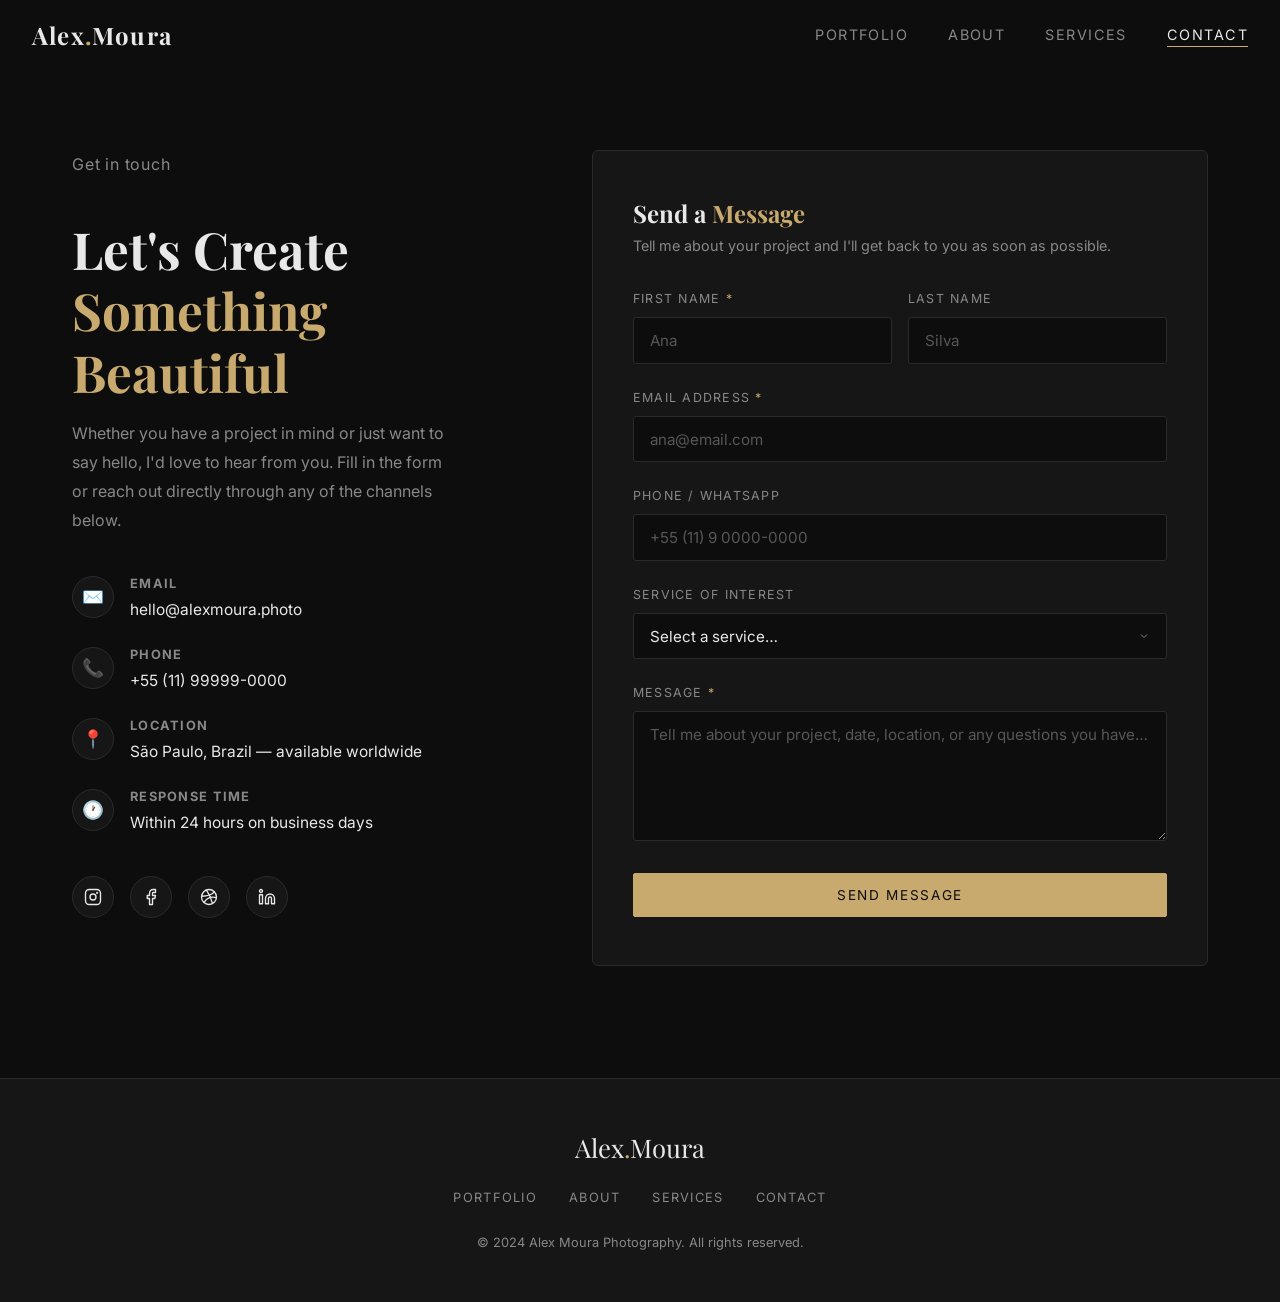
==== contact.html @ 9fbff706 "feat: create photographer website with portfolio and contact pages Agent-Logs-Url: https://github.co" ====
<!DOCTYPE html>
<html lang="en">
<head>
  <meta charset="UTF-8" />
  <meta name="viewport" content="width=device-width, initial-scale=1.0" />
  <meta name="description" content="Contact Alex Moura Photography to book a portrait, wedding, landscape or commercial photography session." />
  <title>Contact — Alex Moura Photography</title>
  <link rel="preconnect" href="https://fonts.googleapis.com" />
  <link rel="preconnect" href="https://fonts.gstatic.com" crossorigin />
  <link href="https://fonts.googleapis.com/css2?family=Playfair+Display:ital,wght@0,700;1,400&family=Inter:wght@300;400;500&display=swap" rel="stylesheet" />
  <link rel="stylesheet" href="css/style.css" />
</head>
<body>

  <!-- ============================
       Navigation
       ============================ -->
  <nav class="navbar scrolled" id="navbar" aria-label="Main navigation">
    <a href="index.html" class="navbar__logo">Alex<span>.</span>Moura</a>
    <ul class="navbar__links" id="navLinks" role="list">
      <li><a href="index.html">Portfolio</a></li>
      <li><a href="index.html#about">About</a></li>
      <li><a href="index.html#services">Services</a></li>
      <li><a href="contact.html" class="active">Contact</a></li>
    </ul>
    <button class="navbar__toggle" id="navToggle" aria-label="Toggle menu" aria-expanded="false">
      <span></span><span></span><span></span>
    </button>
  </nav>

  <!-- ============================
       Contact Page
       ============================ -->
  <main class="contact-page" id="main" aria-label="Contact page">
    <div class="contact-page__inner">

      <!-- Left column: info -->
      <div class="contact-info">
        <p class="section-subtitle">Get in touch</p>
        <h1>Let's Create <span class="accent">Something Beautiful</span></h1>
        <p>Whether you have a project in mind or just want to say hello, I'd love to hear from you. Fill in the form or reach out directly through any of the channels below.</p>

        <ul class="contact-info__list" role="list">
          <li class="contact-info__item">
            <div class="contact-info__icon" aria-hidden="true">✉️</div>
            <div class="contact-info__detail">
              <strong>Email</strong>
              <a href="mailto:hello@alexmoura.photo">hello@alexmoura.photo</a>
            </div>
          </li>
          <li class="contact-info__item">
            <div class="contact-info__icon" aria-hidden="true">📞</div>
            <div class="contact-info__detail">
              <strong>Phone</strong>
              <a href="tel:+5511999990000">+55 (11) 99999-0000</a>
            </div>
          </li>
          <li class="contact-info__item">
            <div class="contact-info__icon" aria-hidden="true">📍</div>
            <div class="contact-info__detail">
              <strong>Location</strong>
              <span>São Paulo, Brazil — available worldwide</span>
            </div>
          </li>
          <li class="contact-info__item">
            <div class="contact-info__icon" aria-hidden="true">🕐</div>
            <div class="contact-info__detail">
              <strong>Response Time</strong>
              <span>Within 24 hours on business days</span>
            </div>
          </li>
        </ul>

        <!-- Social links -->
        <div class="contact-socials" role="list" aria-label="Social media links">
          <a href="#" class="social-btn" role="listitem" aria-label="Instagram">
            <!-- Instagram SVG icon -->
            <svg xmlns="http://www.w3.org/2000/svg" width="18" height="18" viewBox="0 0 24 24" fill="none"
                 stroke="currentColor" stroke-width="1.8" stroke-linecap="round" stroke-linejoin="round" aria-hidden="true">
              <rect x="2" y="2" width="20" height="20" rx="5" ry="5"/>
              <circle cx="12" cy="12" r="4"/>
              <circle cx="17.5" cy="6.5" r=".5" fill="currentColor"/>
            </svg>
          </a>
          <a href="#" class="social-btn" role="listitem" aria-label="Facebook">
            <svg xmlns="http://www.w3.org/2000/svg" width="18" height="18" viewBox="0 0 24 24" fill="none"
                 stroke="currentColor" stroke-width="1.8" stroke-linecap="round" stroke-linejoin="round" aria-hidden="true">
              <path d="M18 2h-3a5 5 0 0 0-5 5v3H7v4h3v8h4v-8h3l1-4h-4V7a1 1 0 0 1 1-1h3z"/>
            </svg>
          </a>
          <a href="#" class="social-btn" role="listitem" aria-label="Pinterest">
            <svg xmlns="http://www.w3.org/2000/svg" width="18" height="18" viewBox="0 0 24 24" fill="none"
                 stroke="currentColor" stroke-width="1.8" stroke-linecap="round" stroke-linejoin="round" aria-hidden="true">
              <circle cx="12" cy="12" r="10"/>
              <path d="M8.56 2.75c4.37 6.03 6.02 9.42 8.03 17.72m2.54-15.38c-3.72 4.35-8.94 5.66-16.88 5.85m19.5 1.9c-3.5-.93-6.63-.82-8.94 0-2.58.92-5.01 2.86-7.44 6.32"/>
            </svg>
          </a>
          <a href="#" class="social-btn" role="listitem" aria-label="LinkedIn">
            <svg xmlns="http://www.w3.org/2000/svg" width="18" height="18" viewBox="0 0 24 24" fill="none"
                 stroke="currentColor" stroke-width="1.8" stroke-linecap="round" stroke-linejoin="round" aria-hidden="true">
              <path d="M16 8a6 6 0 0 1 6 6v7h-4v-7a2 2 0 0 0-2-2 2 2 0 0 0-2 2v7h-4v-7a6 6 0 0 1 6-6z"/>
              <rect x="2" y="9" width="4" height="12"/>
              <circle cx="4" cy="4" r="2"/>
            </svg>
          </a>
        </div>
      </div><!-- /.contact-info -->

      <!-- Right column: form -->
      <div class="contact-form-wrap">
        <h2>Send a <span class="accent">Message</span></h2>
        <p class="form-intro">Tell me about your project and I'll get back to you as soon as possible.</p>

        <form id="contactForm" novalidate>
          <div class="form-row">
            <div class="form-group">
              <label for="firstName">First Name <span aria-hidden="true" style="color:var(--color-accent)">*</span></label>
              <input type="text" id="firstName" name="firstName" placeholder="Ana" required autocomplete="given-name" />
            </div>
            <div class="form-group">
              <label for="lastName">Last Name</label>
              <input type="text" id="lastName" name="lastName" placeholder="Silva" autocomplete="family-name" />
            </div>
          </div>

          <div class="form-group">
            <label for="email">Email Address <span aria-hidden="true" style="color:var(--color-accent)">*</span></label>
            <input type="email" id="email" name="email" placeholder="ana@email.com" required autocomplete="email" />
          </div>

          <div class="form-group">
            <label for="phone">Phone / WhatsApp</label>
            <input type="tel" id="phone" name="phone" placeholder="+55 (11) 9 0000-0000" autocomplete="tel" />
          </div>

          <div class="form-group">
            <label for="service">Service of Interest</label>
            <select id="service" name="service">
              <option value="" disabled selected>Select a service…</option>
              <option value="portrait">Portrait Session</option>
              <option value="wedding">Wedding / Events</option>
              <option value="landscape">Landscape / Travel</option>
              <option value="corporate">Corporate / Brand</option>
              <option value="other">Other / Not Sure Yet</option>
            </select>
          </div>

          <div class="form-group">
            <label for="message">Message <span aria-hidden="true" style="color:var(--color-accent)">*</span></label>
            <textarea id="message" name="message" placeholder="Tell me about your project, date, location, or any questions you have…" required></textarea>
          </div>

          <div class="form-submit">
            <button type="submit" class="btn btn--primary">Send Message</button>
          </div>
        </form>

        <div class="form-success" id="formSuccess" role="alert" aria-live="polite">
          <p>✨ Thank you! Your message has been sent.<br />I'll be in touch within 24 hours.</p>
        </div>
      </div><!-- /.contact-form-wrap -->

    </div><!-- /.contact-page__inner -->
  </main>

  <!-- ============================
       Footer
       ============================ -->
  <footer>
    <div class="footer__inner">
      <p class="footer__logo">Alex<span>.</span>Moura</p>
      <ul class="footer__links" role="list">
        <li><a href="index.html">Portfolio</a></li>
        <li><a href="index.html#about">About</a></li>
        <li><a href="index.html#services">Services</a></li>
        <li><a href="contact.html">Contact</a></li>
      </ul>
      <p class="footer__copy">&copy; 2024 Alex Moura Photography. All rights reserved.</p>
    </div>
  </footer>

  <script src="js/main.js"></script>
</body>
</html>
---- css/style.css ----
/* ===================================================
   Photography Portfolio — Global Styles
   =================================================== */

/* --- Reset & base --- */
*, *::before, *::after {
  box-sizing: border-box;
  margin: 0;
  padding: 0;
}

:root {
  --color-bg: #0d0d0d;
  --color-surface: #161616;
  --color-accent: #c8a96e;
  --color-text: #e8e8e8;
  --color-muted: #888;
  --color-border: #2a2a2a;
  --font-heading: 'Playfair Display', Georgia, serif;
  --font-body: 'Inter', 'Helvetica Neue', Arial, sans-serif;
  --max-width: 1200px;
  --nav-height: 70px;
  --transition: 0.3s ease;
}

html {
  scroll-behavior: smooth;
}

body {
  background-color: var(--color-bg);
  color: var(--color-text);
  font-family: var(--font-body);
  font-size: 16px;
  line-height: 1.6;
  min-height: 100vh;
}

img {
  display: block;
  max-width: 100%;
}

a {
  color: inherit;
  text-decoration: none;
}

ul {
  list-style: none;
}

/* ===================================================
   Typography helpers
   =================================================== */
h1, h2, h3, h4 {
  font-family: var(--font-heading);
  font-weight: 700;
  line-height: 1.2;
}

.section-title {
  font-size: clamp(1.8rem, 4vw, 2.6rem);
  color: var(--color-text);
  margin-bottom: 0.4rem;
}

.section-subtitle {
  color: var(--color-muted);
  font-size: 1rem;
  margin-bottom: 3rem;
  letter-spacing: 0.05em;
}

.accent {
  color: var(--color-accent);
}

/* ===================================================
   Navigation
   =================================================== */
.navbar {
  position: fixed;
  top: 0;
  left: 0;
  width: 100%;
  height: var(--nav-height);
  display: flex;
  align-items: center;
  justify-content: space-between;
  padding: 0 2rem;
  z-index: 1000;
  transition: background var(--transition), box-shadow var(--transition);
}

.navbar.scrolled {
  background: rgba(13, 13, 13, 0.96);
  box-shadow: 0 2px 20px rgba(0,0,0,0.5);
}

.navbar__logo {
  font-family: var(--font-heading);
  font-size: 1.5rem;
  font-weight: 700;
  letter-spacing: 0.05em;
  color: var(--color-text);
}

.navbar__logo span {
  color: var(--color-accent);
}

.navbar__links {
  display: flex;
  gap: 2.5rem;
  align-items: center;
}

.navbar__links a {
  font-size: 0.9rem;
  letter-spacing: 0.1em;
  text-transform: uppercase;
  color: var(--color-muted);
  transition: color var(--transition);
  position: relative;
}

.navbar__links a::after {
  content: '';
  position: absolute;
  bottom: -4px;
  left: 0;
  width: 0;
  height: 1px;
  background: var(--color-accent);
  transition: width var(--transition);
}

.navbar__links a:hover,
.navbar__links a.active {
  color: var(--color-text);
}

.navbar__links a:hover::after,
.navbar__links a.active::after {
  width: 100%;
}

/* Hamburger */
.navbar__toggle {
  display: none;
  flex-direction: column;
  gap: 5px;
  cursor: pointer;
  background: none;
  border: none;
  padding: 4px;
}

.navbar__toggle span {
  display: block;
  width: 24px;
  height: 2px;
  background: var(--color-text);
  transition: transform var(--transition), opacity var(--transition);
}

.navbar__toggle.open span:nth-child(1) {
  transform: translateY(7px) rotate(45deg);
}

.navbar__toggle.open span:nth-child(2) {
  opacity: 0;
}

.navbar__toggle.open span:nth-child(3) {
  transform: translateY(-7px) rotate(-45deg);
}

/* ===================================================
   Hero Section
   =================================================== */
.hero {
  position: relative;
  height: 100vh;
  min-height: 560px;
  display: flex;
  align-items: center;
  justify-content: center;
  overflow: hidden;
  text-align: center;
}

.hero__bg {
  position: absolute;
  inset: 0;
  background:
    linear-gradient(to bottom, rgba(13,13,13,0.4) 0%, rgba(13,13,13,0.6) 60%, rgba(13,13,13,0.95) 100%),
    url('https://images.unsplash.com/photo-1516035069371-29a1b244cc32?w=1600&auto=format&fit=crop') center/cover no-repeat;
}

.hero__content {
  position: relative;
  z-index: 1;
  padding: 0 1.5rem;
}

.hero__eyebrow {
  display: inline-block;
  font-size: 0.78rem;
  letter-spacing: 0.25em;
  text-transform: uppercase;
  color: var(--color-accent);
  margin-bottom: 1.2rem;
}

.hero__title {
  font-size: clamp(2.8rem, 8vw, 5.5rem);
  color: #fff;
  margin-bottom: 1.2rem;
}

.hero__tagline {
  font-size: clamp(1rem, 2.5vw, 1.25rem);
  color: rgba(232,232,232,0.75);
  max-width: 520px;
  margin: 0 auto 2.5rem;
}

.hero__cta {
  display: inline-flex;
  gap: 1rem;
  flex-wrap: wrap;
  justify-content: center;
}

.btn {
  display: inline-block;
  padding: 0.8rem 2rem;
  font-size: 0.85rem;
  font-family: var(--font-body);
  letter-spacing: 0.12em;
  text-transform: uppercase;
  border-radius: 2px;
  cursor: pointer;
  transition: background var(--transition), color var(--transition), border-color var(--transition);
}

.btn--primary {
  background: var(--color-accent);
  color: #0d0d0d;
  border: 1px solid var(--color-accent);
}

.btn--primary:hover {
  background: #d4b87a;
  border-color: #d4b87a;
}

.btn--outline {
  background: transparent;
  color: var(--color-text);
  border: 1px solid rgba(232,232,232,0.4);
}

.btn--outline:hover {
  border-color: var(--color-text);
}

.hero__scroll-hint {
  position: absolute;
  bottom: 2rem;
  left: 50%;
  transform: translateX(-50%);
  display: flex;
  flex-direction: column;
  align-items: center;
  gap: 0.5rem;
  color: var(--color-muted);
  font-size: 0.7rem;
  letter-spacing: 0.15em;
  text-transform: uppercase;
  animation: bounce 2s infinite;
}

.hero__scroll-hint svg {
  width: 20px;
  height: 20px;
  stroke: var(--color-muted);
}

@keyframes bounce {
  0%, 100% { transform: translateX(-50%) translateY(0); }
  50%       { transform: translateX(-50%) translateY(6px); }
}

/* ===================================================
   Portfolio / Gallery Section
   =================================================== */
.section {
  padding: 7rem 2rem;
  max-width: var(--max-width);
  margin: 0 auto;
}

.section--full {
  max-width: 100%;
  padding-left: 2rem;
  padding-right: 2rem;
}

.section__header {
  text-align: center;
  margin-bottom: 0;
}

/* Filter tabs */
.gallery-filter {
  display: flex;
  justify-content: center;
  gap: 0.5rem;
  flex-wrap: wrap;
  margin-bottom: 3rem;
}

.gallery-filter__btn {
  padding: 0.45rem 1.2rem;
  font-size: 0.8rem;
  letter-spacing: 0.1em;
  text-transform: uppercase;
  background: none;
  border: 1px solid var(--color-border);
  color: var(--color-muted);
  border-radius: 2px;
  cursor: pointer;
  transition: all var(--transition);
}

.gallery-filter__btn:hover,
.gallery-filter__btn.active {
  border-color: var(--color-accent);
  color: var(--color-accent);
}

/* Masonry grid */
.gallery-grid {
  columns: 3;
  column-gap: 1rem;
}

.gallery-item {
  break-inside: avoid;
  position: relative;
  margin-bottom: 1rem;
  overflow: hidden;
  border-radius: 2px;
  cursor: pointer;
}

.gallery-item img {
  width: 100%;
  height: auto;
  display: block;
  transition: transform 0.5s ease;
}

.gallery-item__overlay {
  position: absolute;
  inset: 0;
  background: rgba(13,13,13,0);
  display: flex;
  flex-direction: column;
  align-items: center;
  justify-content: center;
  gap: 0.3rem;
  transition: background 0.4s ease;
}

.gallery-item__overlay h3 {
  font-family: var(--font-heading);
  font-size: 1.1rem;
  color: #fff;
  opacity: 0;
  transform: translateY(8px);
  transition: opacity 0.3s ease, transform 0.3s ease;
}

.gallery-item__overlay span {
  font-size: 0.75rem;
  letter-spacing: 0.12em;
  text-transform: uppercase;
  color: var(--color-accent);
  opacity: 0;
  transform: translateY(8px);
  transition: opacity 0.3s ease 0.05s, transform 0.3s ease 0.05s;
}

.gallery-item:hover img {
  transform: scale(1.04);
}

.gallery-item:hover .gallery-item__overlay {
  background: rgba(13,13,13,0.55);
}

.gallery-item:hover .gallery-item__overlay h3,
.gallery-item:hover .gallery-item__overlay span {
  opacity: 1;
  transform: translateY(0);
}

/* ===================================================
   About Section
   =================================================== */
.about {
  padding: 7rem 2rem;
  background: var(--color-surface);
}

.about__inner {
  max-width: var(--max-width);
  margin: 0 auto;
  display: grid;
  grid-template-columns: 1fr 1fr;
  gap: 5rem;
  align-items: center;
}

.about__image-wrap {
  position: relative;
}

.about__image-wrap img {
  width: 100%;
  border-radius: 2px;
  object-fit: cover;
  aspect-ratio: 4/5;
}

.about__image-wrap::before {
  content: '';
  position: absolute;
  top: 20px;
  left: 20px;
  right: -20px;
  bottom: -20px;
  border: 1px solid var(--color-accent);
  border-radius: 2px;
  z-index: 0;
  opacity: 0.4;
}

.about__image-wrap img {
  position: relative;
  z-index: 1;
}

.about__text .section-subtitle {
  margin-bottom: 1.5rem;
}

.about__text p {
  color: var(--color-muted);
  margin-bottom: 1.2rem;
  font-size: 1rem;
}

.about__stats {
  display: flex;
  gap: 2.5rem;
  margin: 2.5rem 0;
  padding-top: 2rem;
  border-top: 1px solid var(--color-border);
}

.about__stat strong {
  display: block;
  font-size: 2rem;
  font-family: var(--font-heading);
  color: var(--color-accent);
}

.about__stat span {
  font-size: 0.8rem;
  letter-spacing: 0.08em;
  text-transform: uppercase;
  color: var(--color-muted);
}

/* ===================================================
   Services / Specialties
   =================================================== */
.services {
  padding: 7rem 2rem;
}

.services__inner {
  max-width: var(--max-width);
  margin: 0 auto;
}

.services__grid {
  display: grid;
  grid-template-columns: repeat(auto-fit, minmax(220px, 1fr));
  gap: 2rem;
  margin-top: 3rem;
}

.service-card {
  background: var(--color-surface);
  border: 1px solid var(--color-border);
  border-radius: 4px;
  padding: 2.2rem 1.8rem;
  transition: border-color var(--transition), transform var(--transition);
}

.service-card:hover {
  border-color: var(--color-accent);
  transform: translateY(-4px);
}

.service-card__icon {
  font-size: 2rem;
  margin-bottom: 1rem;
}

.service-card h3 {
  font-size: 1.15rem;
  margin-bottom: 0.7rem;
  color: var(--color-text);
}

.service-card p {
  font-size: 0.9rem;
  color: var(--color-muted);
  line-height: 1.7;
}

/* ===================================================
   Footer
   =================================================== */
footer {
  background: var(--color-surface);
  border-top: 1px solid var(--color-border);
  padding: 3rem 2rem;
  text-align: center;
}

.footer__inner {
  max-width: var(--max-width);
  margin: 0 auto;
}

.footer__logo {
  font-family: var(--font-heading);
  font-size: 1.6rem;
  color: var(--color-text);
  margin-bottom: 1rem;
}

.footer__logo span {
  color: var(--color-accent);
}

.footer__links {
  display: flex;
  justify-content: center;
  gap: 2rem;
  margin-bottom: 1.5rem;
  flex-wrap: wrap;
}

.footer__links a {
  font-size: 0.8rem;
  letter-spacing: 0.1em;
  text-transform: uppercase;
  color: var(--color-muted);
  transition: color var(--transition);
}

.footer__links a:hover {
  color: var(--color-accent);
}

.footer__copy {
  font-size: 0.8rem;
  color: var(--color-muted);
}

/* ===================================================
   Contact page — specific styles
   =================================================== */
.contact-page {
  padding-top: calc(var(--nav-height) + 5rem);
  padding-bottom: 7rem;
}

.contact-page__inner {
  max-width: var(--max-width);
  margin: 0 auto;
  padding: 0 2rem;
  display: grid;
  grid-template-columns: 1fr 1.4fr;
  gap: 5rem;
  align-items: start;
}

.contact-info h1 {
  font-size: clamp(2rem, 5vw, 3.2rem);
  margin-bottom: 1rem;
}

.contact-info p {
  color: var(--color-muted);
  margin-bottom: 2.5rem;
  max-width: 380px;
  line-height: 1.8;
}

.contact-info__list {
  display: flex;
  flex-direction: column;
  gap: 1.4rem;
}

.contact-info__item {
  display: flex;
  gap: 1rem;
  align-items: flex-start;
}

.contact-info__icon {
  flex-shrink: 0;
  width: 42px;
  height: 42px;
  background: var(--color-surface);
  border: 1px solid var(--color-border);
  border-radius: 50%;
  display: flex;
  align-items: center;
  justify-content: center;
  font-size: 1.1rem;
  margin-top: 2px;
}

.contact-info__detail strong {
  display: block;
  font-size: 0.8rem;
  letter-spacing: 0.1em;
  text-transform: uppercase;
  color: var(--color-muted);
  margin-bottom: 0.15rem;
}

.contact-info__detail a,
.contact-info__detail span {
  color: var(--color-text);
  font-size: 0.97rem;
  transition: color var(--transition);
}

.contact-info__detail a:hover {
  color: var(--color-accent);
}

/* Socials */
.contact-socials {
  display: flex;
  gap: 1rem;
  margin-top: 2.5rem;
}

.social-btn {
  display: inline-flex;
  align-items: center;
  justify-content: center;
  width: 42px;
  height: 42px;
  background: var(--color-surface);
  border: 1px solid var(--color-border);
  border-radius: 50%;
  font-size: 1.1rem;
  transition: border-color var(--transition), background var(--transition);
}

.social-btn:hover {
  border-color: var(--color-accent);
  background: rgba(200,169,110,0.08);
}

/* Contact form */
.contact-form-wrap {
  background: var(--color-surface);
  border: 1px solid var(--color-border);
  border-radius: 6px;
  padding: 3rem 2.5rem;
}

.contact-form-wrap h2 {
  font-size: 1.5rem;
  margin-bottom: 0.4rem;
}

.contact-form-wrap .form-intro {
  color: var(--color-muted);
  font-size: 0.9rem;
  margin-bottom: 2rem;
}

.form-group {
  margin-bottom: 1.5rem;
}

.form-row {
  display: grid;
  grid-template-columns: 1fr 1fr;
  gap: 1rem;
}

label {
  display: block;
  font-size: 0.78rem;
  letter-spacing: 0.1em;
  text-transform: uppercase;
  color: var(--color-muted);
  margin-bottom: 0.5rem;
}

input[type="text"],
input[type="email"],
input[type="tel"],
select,
textarea {
  width: 100%;
  background: var(--color-bg);
  border: 1px solid var(--color-border);
  border-radius: 3px;
  padding: 0.8rem 1rem;
  color: var(--color-text);
  font-family: var(--font-body);
  font-size: 0.95rem;
  outline: none;
  transition: border-color var(--transition);
  appearance: none;
  -webkit-appearance: none;
}

input:focus,
select:focus,
textarea:focus {
  border-color: var(--color-accent);
}

input::placeholder,
textarea::placeholder {
  color: var(--color-muted);
  opacity: 0.6;
}

select {
  background-image: url("data:image/svg+xml,%3Csvg xmlns='http://www.w3.org/2000/svg' width='12' height='12' viewBox='0 0 24 24' fill='none' stroke='%23888' stroke-width='2'%3E%3Cpath d='M6 9l6 6 6-6'/%3E%3C/svg%3E");
  background-repeat: no-repeat;
  background-position: right 1rem center;
  padding-right: 2.5rem;
  cursor: pointer;
}

select option {
  background: var(--color-surface);
}

textarea {
  resize: vertical;
  min-height: 130px;
}

.form-submit {
  margin-top: 0.5rem;
}

.form-submit .btn {
  width: 100%;
  text-align: center;
}

/* Form success message */
.form-success {
  display: none;
  text-align: center;
  padding: 2rem 1rem;
  color: var(--color-accent);
  font-family: var(--font-heading);
  font-size: 1.2rem;
}

/* ===================================================
   Responsive
   =================================================== */
@media (max-width: 900px) {
  .gallery-grid {
    columns: 2;
  }

  .about__inner {
    grid-template-columns: 1fr;
    gap: 3rem;
  }

  .about__image-wrap {
    max-width: 480px;
    margin: 0 auto;
  }

  .contact-page__inner {
    grid-template-columns: 1fr;
    gap: 3rem;
  }
}

@media (max-width: 600px) {
  .navbar__links {
    display: none;
    flex-direction: column;
    position: fixed;
    top: var(--nav-height);
    left: 0;
    width: 100%;
    background: rgba(13,13,13,0.98);
    padding: 2rem;
    gap: 1.5rem;
    border-top: 1px solid var(--color-border);
  }

  .navbar__links.open {
    display: flex;
  }

  .navbar__toggle {
    display: flex;
  }

  .gallery-grid {
    columns: 1;
  }

  .form-row {
    grid-template-columns: 1fr;
  }

  .about__stats {
    gap: 1.5rem;
  }

  .contact-form-wrap {
    padding: 2rem 1.5rem;
  }
}
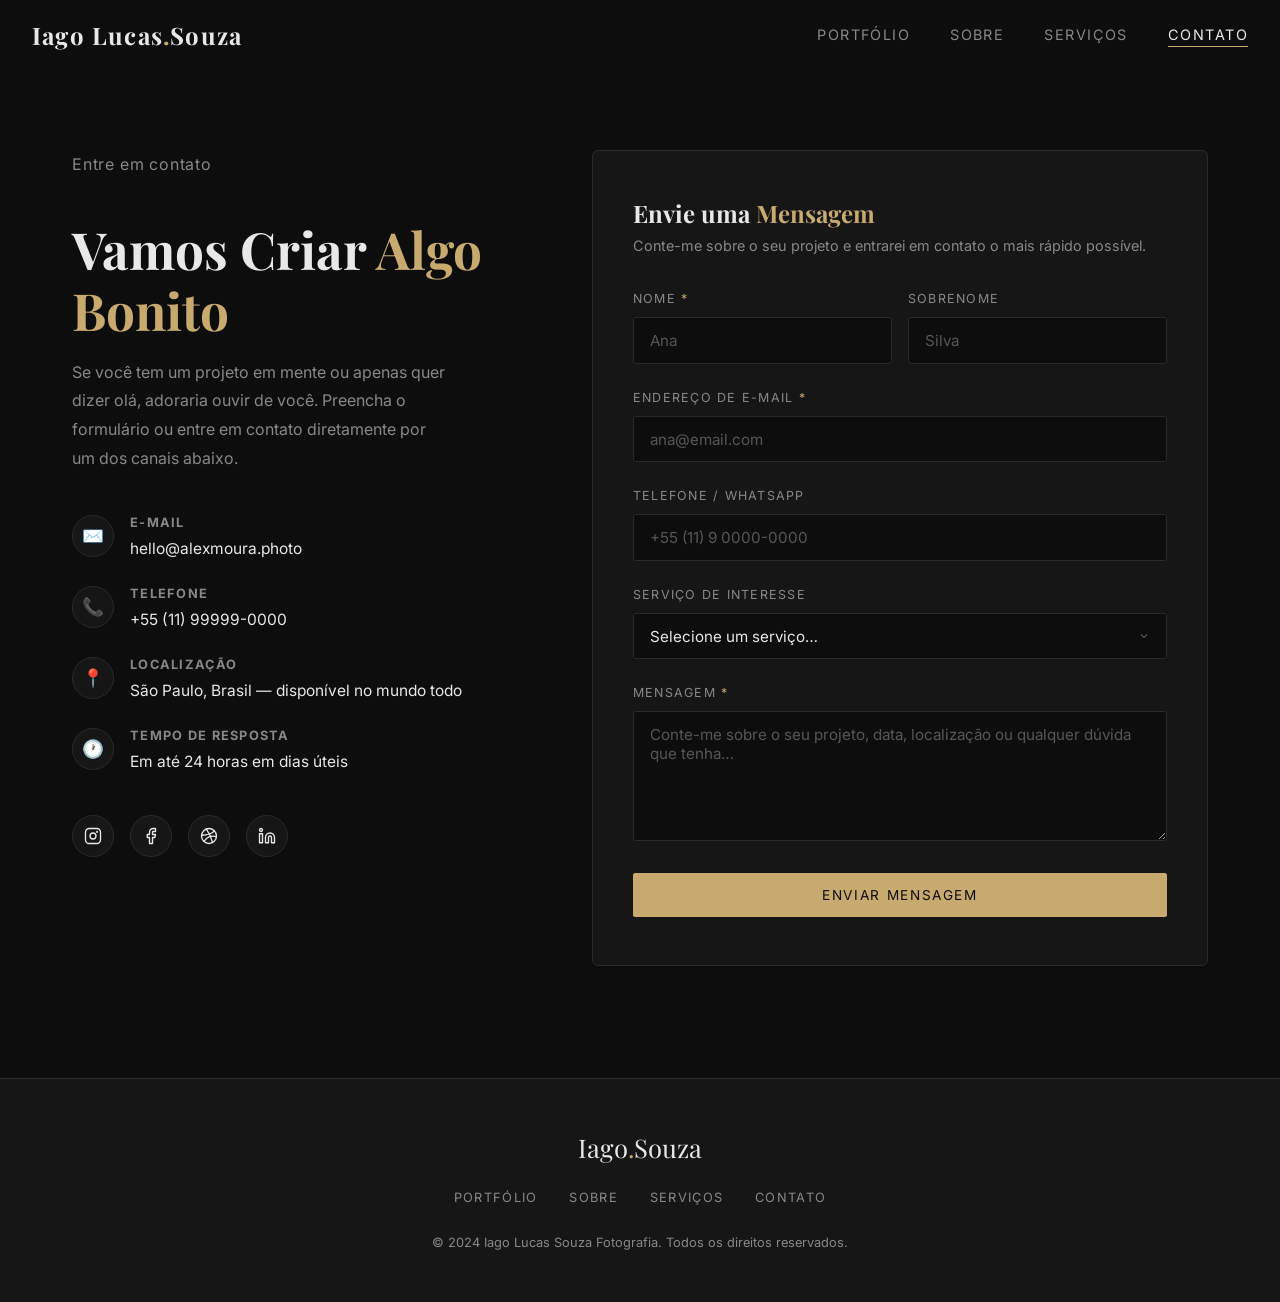
==== commit 9dfded9b: "ajustes" ====
--- a/contact.html
+++ b/contact.html
@@ -1,10 +1,10 @@
 <!DOCTYPE html>
-<html lang="en">
+<html lang="pt-BR">
 <head>
   <meta charset="UTF-8" />
   <meta name="viewport" content="width=device-width, initial-scale=1.0" />
-  <meta name="description" content="Contact Alex Moura Photography to book a portrait, wedding, landscape or commercial photography session." />
-  <title>Contact — Alex Moura Photography</title>
+  <meta name="description" content="Entre em contato com Iago Lucas Souza Fotografia para agendar uma sessão de retrato, casamento, paisagem ou fotografia comercial." />
+  <title>Contato — Iago Lucas Souza Fotografia</title>
   <link rel="preconnect" href="https://fonts.googleapis.com" />
   <link rel="preconnect" href="https://fonts.gstatic.com" crossorigin />
   <link href="https://fonts.googleapis.com/css2?family=Playfair+Display:ital,wght@0,700;1,400&family=Inter:wght@300;400;500&display=swap" rel="stylesheet" />
@@ -15,15 +15,15 @@
   <!-- ============================
        Navigation
        ============================ -->
-  <nav class="navbar scrolled" id="navbar" aria-label="Main navigation">
-    <a href="index.html" class="navbar__logo">Alex<span>.</span>Moura</a>
+  <nav class="navbar scrolled" id="navbar" aria-label="Navegação principal">
+    <a href="index.html" class="navbar__logo">Iago Lucas<span>.</span>Souza</a>
     <ul class="navbar__links" id="navLinks" role="list">
-      <li><a href="index.html">Portfolio</a></li>
-      <li><a href="index.html#about">About</a></li>
-      <li><a href="index.html#services">Services</a></li>
-      <li><a href="contact.html" class="active">Contact</a></li>
+      <li><a href="index.html">Portfólio</a></li>
+      <li><a href="index.html#about">Sobre</a></li>
+      <li><a href="index.html#services">Serviços</a></li>
+      <li><a href="contact.html" class="active">Contato</a></li>
     </ul>
-    <button class="navbar__toggle" id="navToggle" aria-label="Toggle menu" aria-expanded="false">
+    <button class="navbar__toggle" id="navToggle" aria-label="Alternar menu" aria-expanded="false">
       <span></span><span></span><span></span>
     </button>
   </nav>
@@ -31,42 +31,42 @@
   <!-- ============================
        Contact Page
        ============================ -->
-  <main class="contact-page" id="main" aria-label="Contact page">
+  <main class="contact-page" id="main" aria-label="Página de contato">
     <div class="contact-page__inner">
 
       <!-- Left column: info -->
       <div class="contact-info">
-        <p class="section-subtitle">Get in touch</p>
-        <h1>Let's Create <span class="accent">Something Beautiful</span></h1>
-        <p>Whether you have a project in mind or just want to say hello, I'd love to hear from you. Fill in the form or reach out directly through any of the channels below.</p>
+        <p class="section-subtitle">Entre em contato</p>
+        <h1>Vamos Criar <span class="accent">Algo Bonito</span></h1>
+        <p>Se você tem um projeto em mente ou apenas quer dizer olá, adoraria ouvir de você. Preencha o formulário ou entre em contato diretamente por um dos canais abaixo.</p>
 
         <ul class="contact-info__list" role="list">
           <li class="contact-info__item">
             <div class="contact-info__icon" aria-hidden="true">✉️</div>
             <div class="contact-info__detail">
-              <strong>Email</strong>
+              <strong>E-mail</strong>
               <a href="mailto:hello@alexmoura.photo">hello@alexmoura.photo</a>
             </div>
           </li>
           <li class="contact-info__item">
             <div class="contact-info__icon" aria-hidden="true">📞</div>
             <div class="contact-info__detail">
-              <strong>Phone</strong>
+              <strong>Telefone</strong>
               <a href="tel:+5511999990000">+55 (11) 99999-0000</a>
             </div>
           </li>
           <li class="contact-info__item">
             <div class="contact-info__icon" aria-hidden="true">📍</div>
             <div class="contact-info__detail">
-              <strong>Location</strong>
-              <span>São Paulo, Brazil — available worldwide</span>
+              <strong>Localização</strong>
+              <span>São Paulo, Brasil — disponível no mundo todo</span>
             </div>
           </li>
           <li class="contact-info__item">
             <div class="contact-info__icon" aria-hidden="true">🕐</div>
             <div class="contact-info__detail">
-              <strong>Response Time</strong>
-              <span>Within 24 hours on business days</span>
+              <strong>Tempo de Resposta</strong>
+              <span>Em até 24 horas em dias úteis</span>
             </div>
           </li>
         </ul>
@@ -108,55 +108,55 @@
 
       <!-- Right column: form -->
       <div class="contact-form-wrap">
-        <h2>Send a <span class="accent">Message</span></h2>
-        <p class="form-intro">Tell me about your project and I'll get back to you as soon as possible.</p>
+        <h2>Envie uma <span class="accent">Mensagem</span></h2>
+        <p class="form-intro">Conte-me sobre o seu projeto e entrarei em contato o mais rápido possível.</p>
 
         <form id="contactForm" novalidate>
           <div class="form-row">
             <div class="form-group">
-              <label for="firstName">First Name <span aria-hidden="true" style="color:var(--color-accent)">*</span></label>
+              <label for="firstName">Nome <span aria-hidden="true" style="color:var(--color-accent)">*</span></label>
               <input type="text" id="firstName" name="firstName" placeholder="Ana" required autocomplete="given-name" />
             </div>
             <div class="form-group">
-              <label for="lastName">Last Name</label>
+              <label for="lastName">Sobrenome</label>
               <input type="text" id="lastName" name="lastName" placeholder="Silva" autocomplete="family-name" />
             </div>
           </div>
 
           <div class="form-group">
-            <label for="email">Email Address <span aria-hidden="true" style="color:var(--color-accent)">*</span></label>
+            <label for="email">Endereço de E-mail <span aria-hidden="true" style="color:var(--color-accent)">*</span></label>
             <input type="email" id="email" name="email" placeholder="ana@email.com" required autocomplete="email" />
           </div>
 
           <div class="form-group">
-            <label for="phone">Phone / WhatsApp</label>
+            <label for="phone">Telefone / WhatsApp</label>
             <input type="tel" id="phone" name="phone" placeholder="+55 (11) 9 0000-0000" autocomplete="tel" />
           </div>
 
           <div class="form-group">
-            <label for="service">Service of Interest</label>
+            <label for="service">Serviço de Interesse</label>
             <select id="service" name="service">
-              <option value="" disabled selected>Select a service…</option>
-              <option value="portrait">Portrait Session</option>
-              <option value="wedding">Wedding / Events</option>
-              <option value="landscape">Landscape / Travel</option>
-              <option value="corporate">Corporate / Brand</option>
-              <option value="other">Other / Not Sure Yet</option>
+              <option value="" disabled selected>Selecione um serviço…</option>
+              <option value="portrait">Sessão de Retratos</option>
+              <option value="wedding">Casamento / Eventos</option>
+              <option value="landscape">Paisagem / Viagem</option>
+              <option value="corporate">Corporativo / Marca</option>
+              <option value="other">Outro / Ainda não sei</option>
             </select>
           </div>
 
           <div class="form-group">
-            <label for="message">Message <span aria-hidden="true" style="color:var(--color-accent)">*</span></label>
-            <textarea id="message" name="message" placeholder="Tell me about your project, date, location, or any questions you have…" required></textarea>
+            <label for="message">Mensagem <span aria-hidden="true" style="color:var(--color-accent)">*</span></label>
+            <textarea id="message" name="message" placeholder="Conte-me sobre o seu projeto, data, localização ou qualquer dúvida que tenha…" required></textarea>
           </div>
 
           <div class="form-submit">
-            <button type="submit" class="btn btn--primary">Send Message</button>
+            <button type="submit" class="btn btn--primary">Enviar Mensagem</button>
           </div>
         </form>
 
         <div class="form-success" id="formSuccess" role="alert" aria-live="polite">
-          <p>✨ Thank you! Your message has been sent.<br />I'll be in touch within 24 hours.</p>
+          <p>✨ Obrigado! Sua mensagem foi enviada.<br />Entrarei em contato em até 24 horas.</p>
         </div>
       </div><!-- /.contact-form-wrap -->
 
@@ -168,14 +168,14 @@
        ============================ -->
   <footer>
     <div class="footer__inner">
-      <p class="footer__logo">Alex<span>.</span>Moura</p>
+      <p class="footer__logo">Iago<span>.</span>Souza</p>
       <ul class="footer__links" role="list">
-        <li><a href="index.html">Portfolio</a></li>
-        <li><a href="index.html#about">About</a></li>
-        <li><a href="index.html#services">Services</a></li>
-        <li><a href="contact.html">Contact</a></li>
+        <li><a href="index.html">Portfólio</a></li>
+        <li><a href="index.html#about">Sobre</a></li>
+        <li><a href="index.html#services">Serviços</a></li>
+        <li><a href="contact.html">Contato</a></li>
       </ul>
-      <p class="footer__copy">&copy; 2024 Alex Moura Photography. All rights reserved.</p>
+      <p class="footer__copy">&copy; 2024 Iago Lucas Souza Fotografia. Todos os direitos reservados.</p>
     </div>
   </footer>
 
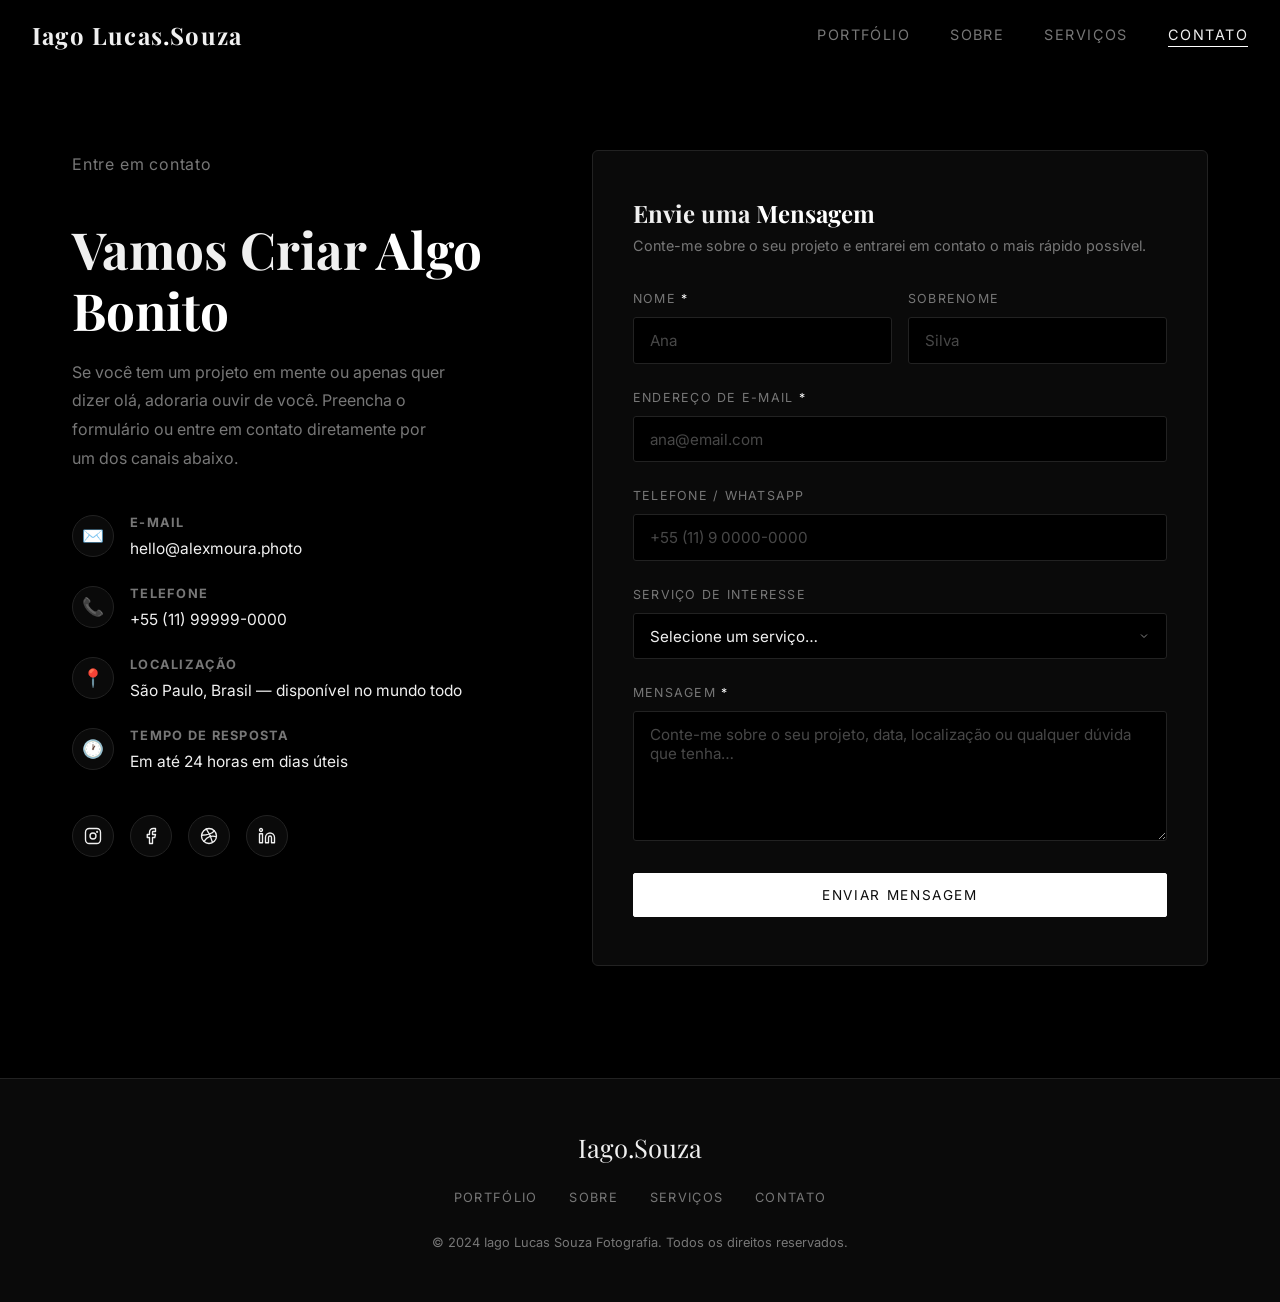
==== commit 1173e859: "mudança de aparencia" ====
--- a/contact.html
+++ b/contact.html
@@ -137,10 +137,10 @@
             <label for="service">Serviço de Interesse</label>
             <select id="service" name="service">
               <option value="" disabled selected>Selecione um serviço…</option>
+              <option value="fashion">Editorial de Moda</option>
+              <option value="lookbook">Lookbook / Campanha</option>
               <option value="portrait">Sessão de Retratos</option>
-              <option value="wedding">Casamento / Eventos</option>
-              <option value="landscape">Paisagem / Viagem</option>
-              <option value="corporate">Corporativo / Marca</option>
+              <option value="product">Fotografia de Produto</option>
               <option value="other">Outro / Ainda não sei</option>
             </select>
           </div>
--- a/css/style.css
+++ b/css/style.css
@@ -10,12 +10,12 @@
 }
 
 :root {
-  --color-bg: #0d0d0d;
-  --color-surface: #161616;
-  --color-accent: #c8a96e;
-  --color-text: #e8e8e8;
-  --color-muted: #888;
-  --color-border: #2a2a2a;
+  --color-bg: #000000;
+  --color-surface: #0a0a0a;
+  --color-accent: #ffffff;
+  --color-text: #f0f0f0;
+  --color-muted: #777;
+  --color-border: #222222;
   --font-heading: 'Playfair Display', Georgia, serif;
   --font-body: 'Inter', 'Helvetica Neue', Arial, sans-serif;
   --max-width: 1200px;
@@ -94,8 +94,8 @@
 }
 
 .navbar.scrolled {
-  background: rgba(13, 13, 13, 0.96);
-  box-shadow: 0 2px 20px rgba(0,0,0,0.5);
+  background: rgba(0, 0, 0, 0.97);
+  box-shadow: 0 2px 24px rgba(0,0,0,0.9);
 }
 
 .navbar__logo {
@@ -195,7 +195,7 @@
   position: absolute;
   inset: 0;
   background:
-    linear-gradient(to bottom, rgba(13,13,13,0.4) 0%, rgba(13,13,13,0.6) 60%, rgba(13,13,13,0.95) 100%),
+    linear-gradient(to bottom, rgba(0,0,0,0.45) 0%, rgba(0,0,0,0.65) 60%, rgba(0,0,0,0.97) 100%),
     url('https://images.unsplash.com/photo-1516035069371-29a1b244cc32?w=1600&auto=format&fit=crop') center/cover no-repeat;
 }
 
@@ -253,8 +253,8 @@
 }
 
 .btn--primary:hover {
-  background: #d4b87a;
-  border-color: #d4b87a;
+  background: #e0e0e0;
+  border-color: #e0e0e0;
 }
 
 .btn--outline {
@@ -367,7 +367,7 @@
 .gallery-item__overlay {
   position: absolute;
   inset: 0;
-  background: rgba(13,13,13,0);
+  background: rgba(0,0,0,0);
   display: flex;
   flex-direction: column;
   align-items: center;
@@ -400,7 +400,7 @@
 }
 
 .gallery-item:hover .gallery-item__overlay {
-  background: rgba(13,13,13,0.55);
+  background: rgba(0,0,0,0.6);
 }
 
 .gallery-item:hover .gallery-item__overlay h3,
@@ -685,7 +685,7 @@
 
 .social-btn:hover {
   border-color: var(--color-accent);
-  background: rgba(200,169,110,0.08);
+  background: rgba(255,255,255,0.06);
 }
 
 /* Contact form */
@@ -825,7 +825,7 @@
     top: var(--nav-height);
     left: 0;
     width: 100%;
-    background: rgba(13,13,13,0.98);
+    background: rgba(0,0,0,0.99);
     padding: 2rem;
     gap: 1.5rem;
     border-top: 1px solid var(--color-border);
